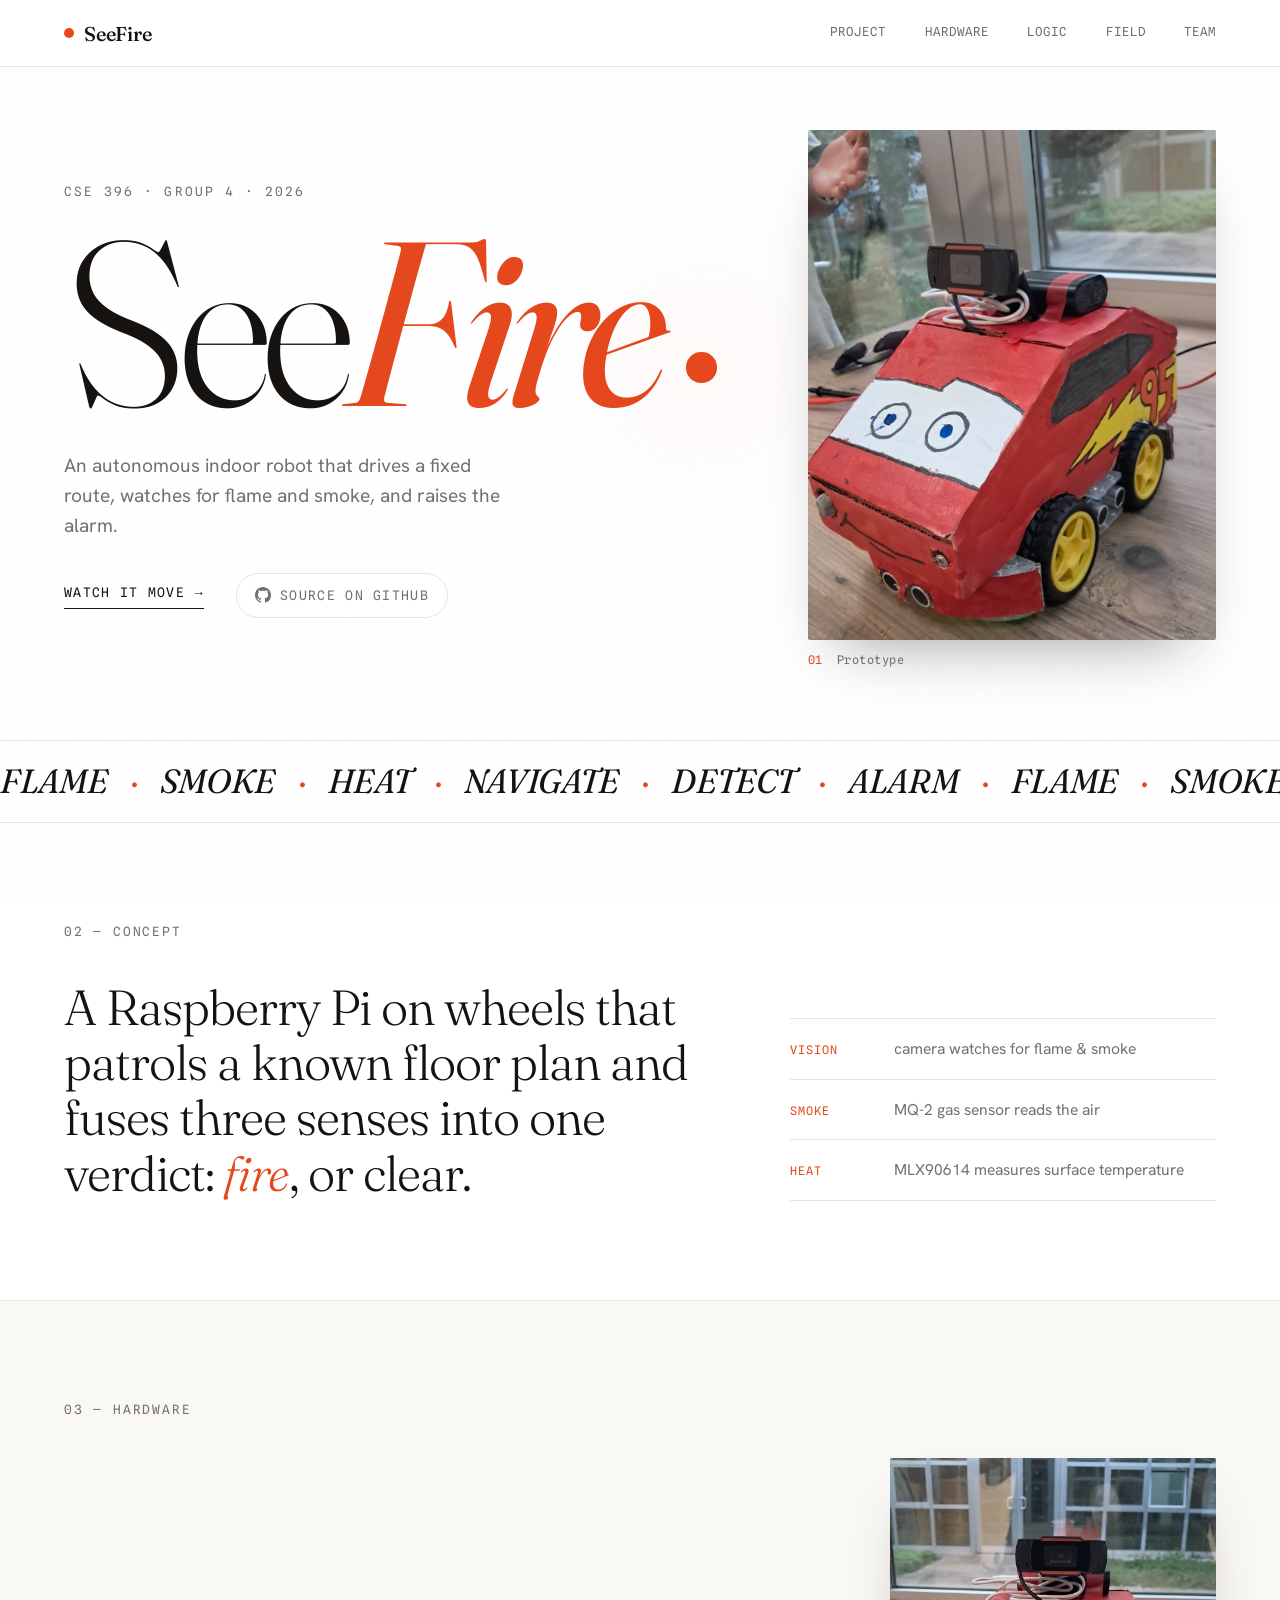
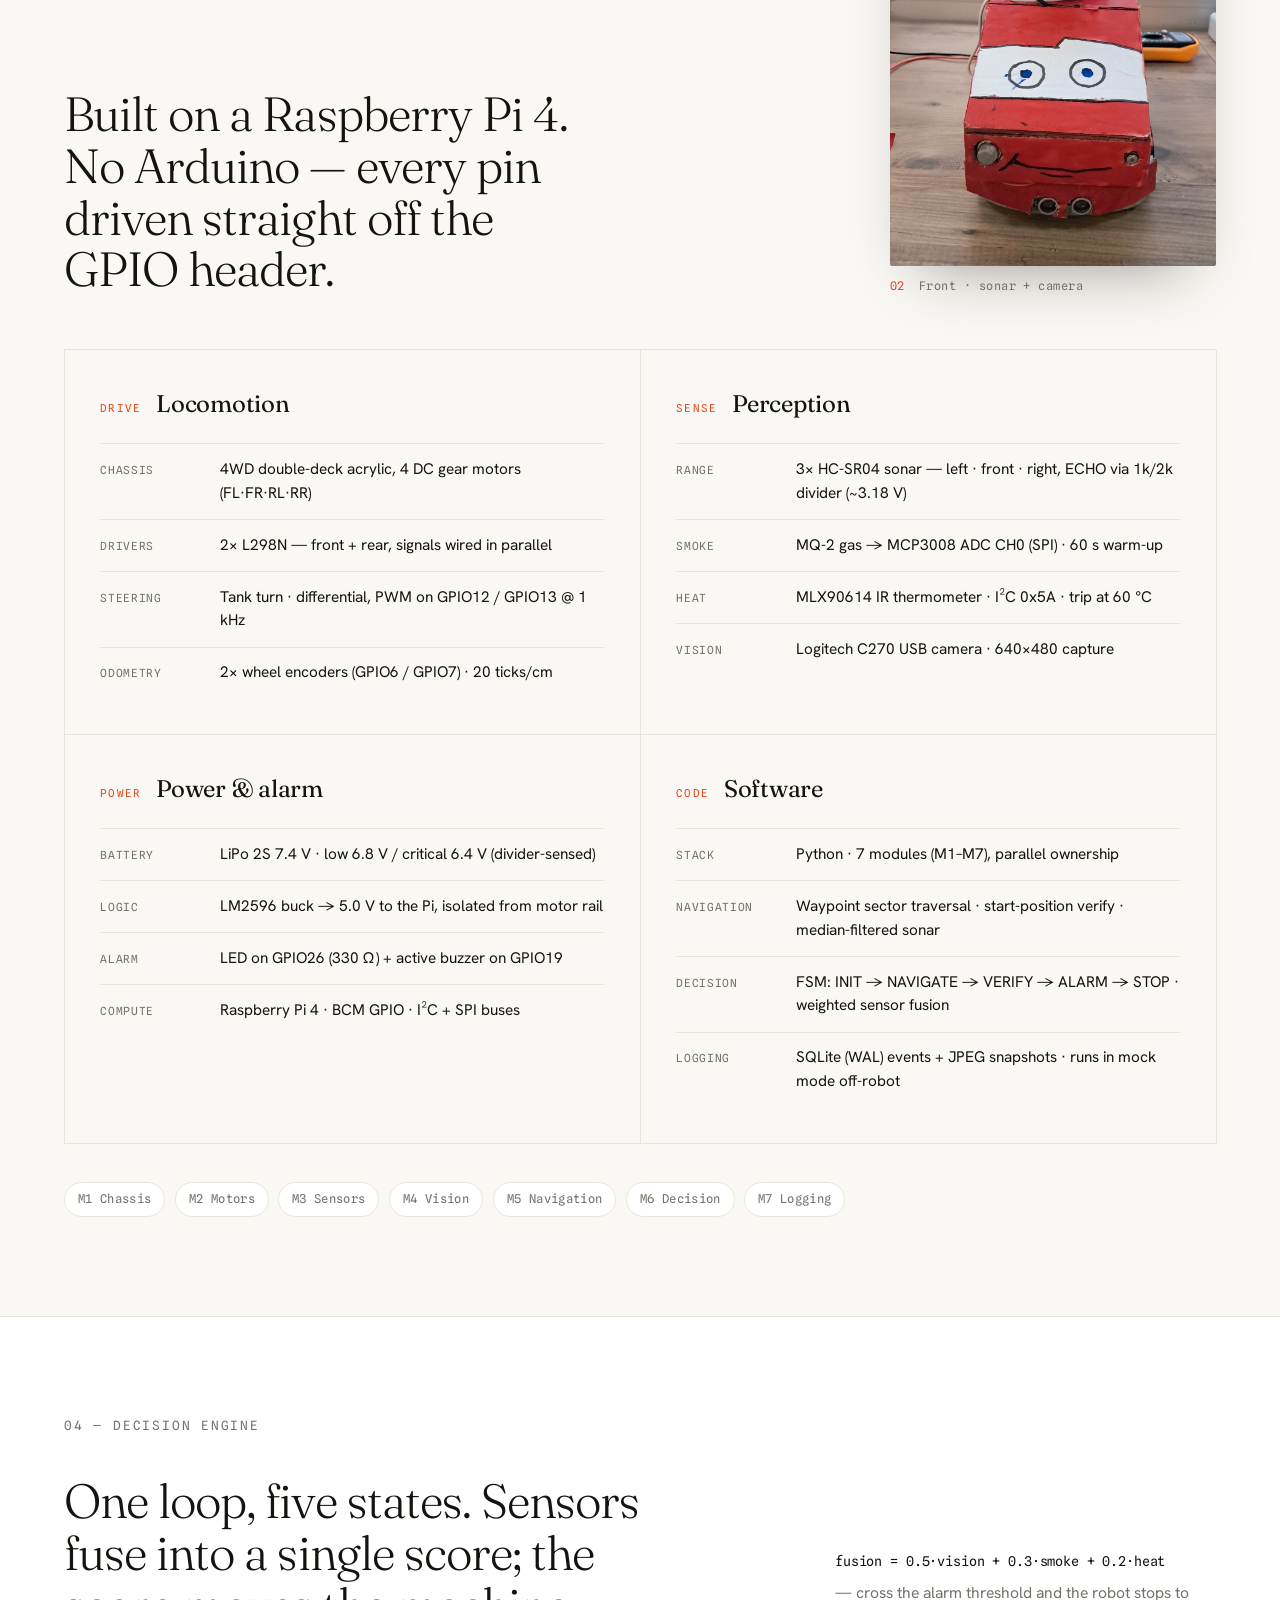
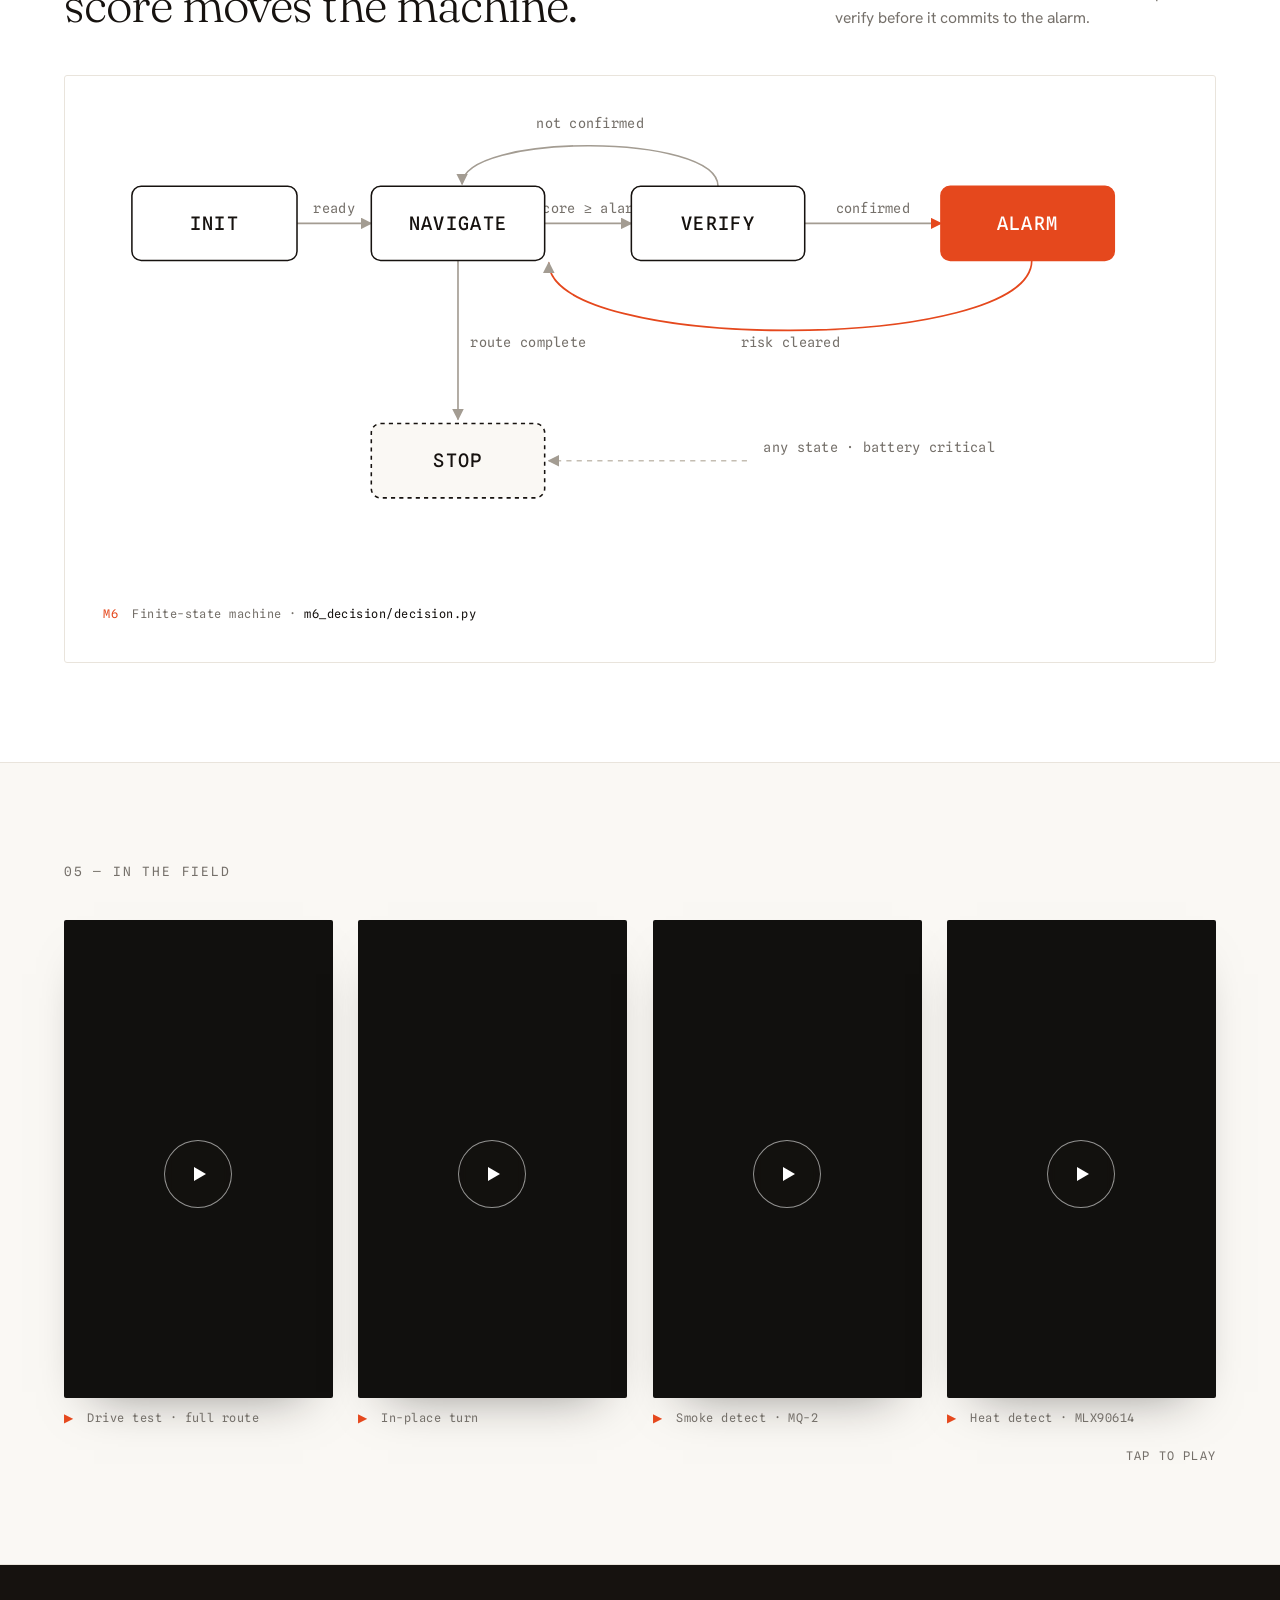
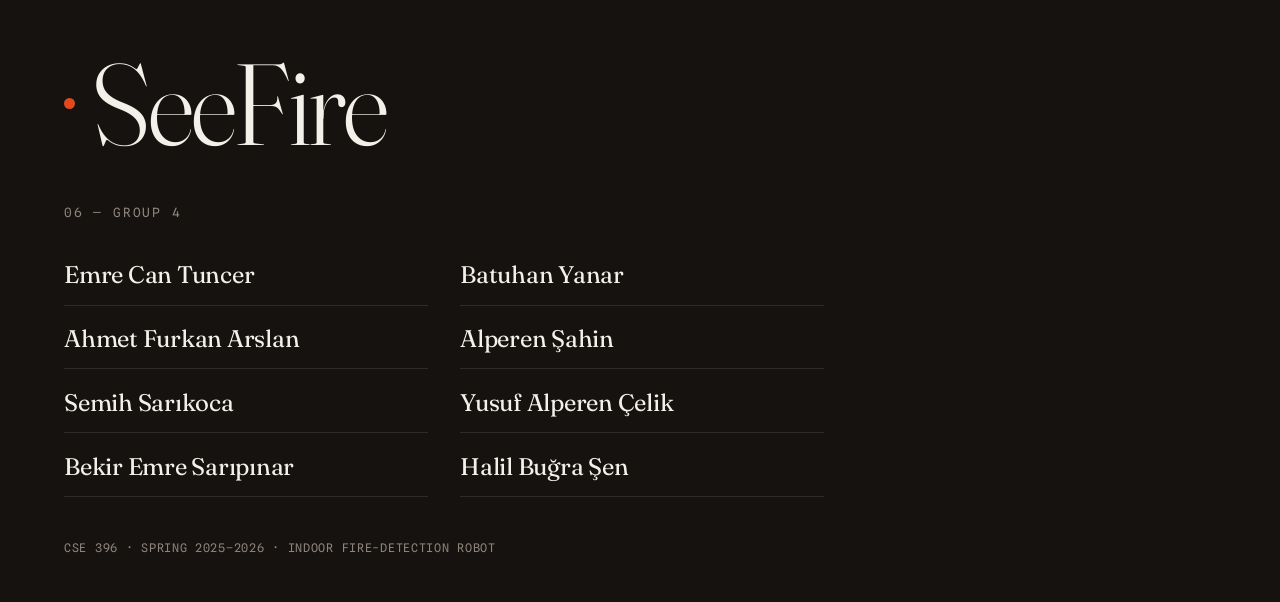
==== portfolio_site/index.html @ 008272d1 "implement portfolio site" ====
<!DOCTYPE html>
<html lang="en">
<head>
<meta charset="UTF-8" />
<meta name="viewport" content="width=device-width, initial-scale=1.0" />
<title>SeeFire — Indoor Fire-Detection Robot</title>
<meta name="description" content="SeeFire — a Raspberry Pi indoor fire-detection robot. CSE 396, Group 4." />
<link rel="preconnect" href="https://fonts.googleapis.com" />
<link rel="preconnect" href="https://fonts.gstatic.com" crossorigin />
<link href="https://fonts.googleapis.com/css2?family=Fraunces:opsz,wght@9..144,300;9..144,400;9..144,500;9..144,600&family=Hanken+Grotesk:wght@400;500;600&family=Spline+Sans+Mono:wght@400;500&display=swap" rel="stylesheet" />
<link rel="stylesheet" href="style.css" />
</head>
<body>

<div class="grain" aria-hidden="true"></div>

<!-- ───────────────────────── NAV ───────────────────────── -->
<header class="nav">
  <a class="nav__mark" href="#top">
    <span class="ember-dot" aria-hidden="true"></span>SeeFire
  </a>
  <nav class="nav__links">
    <a href="#what">Project</a>
    <a href="#hardware">Hardware</a>
    <a href="#logic">Logic</a>
    <a href="#field">Field</a>
    <a href="#team">Team</a>
  </nav>
</header>

<main id="top">

  <!-- ───────────────────────── HERO ───────────────────────── -->
  <section class="hero">
    <div class="hero__copy">
      <p class="kicker reveal">CSE 396 · Group 4 · 2026</p>
      <h1 class="wordmark reveal" style="--d:.08s">
        See<span class="wordmark__fire">Fire</span><span class="wordmark__dot" aria-hidden="true"></span>
      </h1>
      <p class="hero__lead reveal" style="--d:.34s">
        An autonomous indoor robot that drives a fixed route, watches for
        flame and smoke, and raises the alarm.
      </p>
      <div class="hero__actions reveal" style="--d:.44s">
        <a class="cta" href="#field">
          Watch it move <span aria-hidden="true">→</span>
        </a>
        <a class="cta cta--ghost" href="https://github.com/batuhanynr/SeeFire" target="_blank" rel="noopener">
          <svg viewBox="0 0 16 16" width="16" height="16" aria-hidden="true" fill="currentColor">
            <path d="M8 0C3.58 0 0 3.58 0 8c0 3.54 2.29 6.53 5.47 7.59.4.07.55-.17.55-.38 0-.19-.01-.82-.01-1.49-2.01.37-2.53-.49-2.69-.94-.09-.23-.48-.94-.82-1.13-.28-.15-.68-.52-.01-.53.63-.01 1.08.58 1.23.82.72 1.21 1.87.87 2.33.66.07-.52.28-.87.51-1.07-1.78-.2-3.64-.89-3.64-3.95 0-.87.31-1.59.82-2.15-.08-.2-.36-1.02.08-2.12 0 0 .67-.21 2.2.82.64-.18 1.32-.27 2-.27.68 0 1.36.09 2 .27 1.53-1.04 2.2-.82 2.2-.82.44 1.1.16 1.92.08 2.12.51.56.82 1.27.82 2.15 0 3.07-1.87 3.75-3.65 3.95.29.25.54.73.54 1.48 0 1.07-.01 1.93-.01 2.2 0 .21.15.46.55.38A8.01 8.01 0 0016 8c0-4.42-3.58-8-8-8z"/>
          </svg>
          Source on GitHub
        </a>
      </div>
    </div>
    <figure class="hero__media reveal" style="--d:.24s">
      <img src="robot-angle.jpg" alt="SeeFire robot" />
      <figcaption><span class="mono">01</span> Prototype</figcaption>
    </figure>
  </section>

  <!-- ───────────────────────── MARQUEE ───────────────────────── -->
  <div class="marquee" aria-hidden="true">
    <div class="marquee__track">
      <span>FLAME</span><span class="sep">·</span><span>SMOKE</span><span class="sep">·</span><span>HEAT</span><span class="sep">·</span>
      <span>NAVIGATE</span><span class="sep">·</span><span>DETECT</span><span class="sep">·</span><span>ALARM</span><span class="sep">·</span>
      <span>FLAME</span><span class="sep">·</span><span>SMOKE</span><span class="sep">·</span><span>HEAT</span><span class="sep">·</span>
      <span>NAVIGATE</span><span class="sep">·</span><span>DETECT</span><span class="sep">·</span><span>ALARM</span><span class="sep">·</span>
    </div>
  </div>

  <!-- ───────────────────────── WHAT ───────────────────────── -->
  <section class="block" id="what">
    <p class="section-no mono reveal">02 — Concept</p>
    <div class="what__grid">
      <h2 class="lede reveal">
        A Raspberry&nbsp;Pi on wheels that patrols a known floor plan and fuses
        three senses into one verdict: <em>fire</em>, or clear.
      </h2>
      <ul class="senses">
        <li class="reveal" style="--d:.05s"><span class="mono">vision</span>camera watches for flame &amp; smoke</li>
        <li class="reveal" style="--d:.12s"><span class="mono">smoke</span>MQ-2 gas sensor reads the air</li>
        <li class="reveal" style="--d:.19s"><span class="mono">heat</span>MLX90614 measures surface temperature</li>
      </ul>
    </div>
  </section>

  <!-- ───────────────────────── HARDWARE ───────────────────────── -->
  <section class="block block--soft" id="hardware">
    <p class="section-no mono reveal">03 — Hardware</p>
    <div class="hw__head">
      <h2 class="reveal">Built on a Raspberry&nbsp;Pi 4. No Arduino — every pin driven straight off the GPIO header.</h2>
      <figure class="hw__media reveal" style="--d:.1s">
        <img src="robot-front.jpg" alt="SeeFire robot, front" loading="lazy" />
        <figcaption><span class="mono">02</span> Front · sonar + camera</figcaption>
      </figure>
    </div>

    <!-- grouped detail -->
    <div class="hw__groups">

      <article class="hw reveal">
        <header><span class="mono">DRIVE</span><h3>Locomotion</h3></header>
        <dl>
          <div><dt>Chassis</dt><dd>4WD double-deck acrylic, 4 DC gear motors (FL·FR·RL·RR)</dd></div>
          <div><dt>Drivers</dt><dd>2× L298N — front + rear, signals wired in parallel</dd></div>
          <div><dt>Steering</dt><dd>Tank turn · differential, PWM on GPIO12 / GPIO13 @ 1 kHz</dd></div>
          <div><dt>Odometry</dt><dd>2× wheel encoders (GPIO6 / GPIO7) · 20 ticks/cm</dd></div>
        </dl>
      </article>

      <article class="hw reveal" style="--d:.06s">
        <header><span class="mono">SENSE</span><h3>Perception</h3></header>
        <dl>
          <div><dt>Range</dt><dd>3× HC-SR04 sonar — left · front · right, ECHO via 1k/2k divider (~3.18 V)</dd></div>
          <div><dt>Smoke</dt><dd>MQ-2 gas → MCP3008 ADC CH0 (SPI) · 60 s warm-up</dd></div>
          <div><dt>Heat</dt><dd>MLX90614 IR thermometer · I²C 0x5A · trip at 60 °C</dd></div>
          <div><dt>Vision</dt><dd>Logitech C270 USB camera · 640×480 capture</dd></div>
        </dl>
      </article>

      <article class="hw reveal" style="--d:.12s">
        <header><span class="mono">POWER</span><h3>Power &amp; alarm</h3></header>
        <dl>
          <div><dt>Battery</dt><dd>LiPo 2S 7.4 V · low 6.8 V / critical 6.4 V (divider-sensed)</dd></div>
          <div><dt>Logic</dt><dd>LM2596 buck → 5.0 V to the Pi, isolated from motor rail</dd></div>
          <div><dt>Alarm</dt><dd>LED on GPIO26 (330 Ω) + active buzzer on GPIO19</dd></div>
          <div><dt>Compute</dt><dd>Raspberry Pi 4 · BCM GPIO · I²C + SPI buses</dd></div>
        </dl>
      </article>

      <article class="hw reveal" style="--d:.18s">
        <header><span class="mono">CODE</span><h3>Software</h3></header>
        <dl>
          <div><dt>Stack</dt><dd>Python · 7 modules (M1–M7), parallel ownership</dd></div>
          <div><dt>Navigation</dt><dd>Waypoint sector traversal · start-position verify · median-filtered sonar</dd></div>
          <div><dt>Decision</dt><dd>FSM: INIT → NAVIGATE → VERIFY → ALARM → STOP · weighted sensor fusion</dd></div>
          <div><dt>Logging</dt><dd>SQLite (WAL) events + JPEG snapshots · runs in mock mode off-robot</dd></div>
        </dl>
      </article>

    </div>

    <div class="modules">
      <span class="reveal">M1 Chassis</span>
      <span class="reveal">M2 Motors</span>
      <span class="reveal">M3 Sensors</span>
      <span class="reveal">M4 Vision</span>
      <span class="reveal">M5 Navigation</span>
      <span class="reveal">M6 Decision</span>
      <span class="reveal">M7 Logging</span>
    </div>
  </section>

  <!-- ───────────────────────── DECISION ENGINE / FSM ───────────────────────── -->
  <section class="block" id="logic">
    <p class="section-no mono reveal">04 — Decision engine</p>
    <div class="fsm__head">
      <h2 class="reveal">One loop, five states. Sensors fuse into a single score; the score moves the machine.</h2>
      <p class="fsm__note reveal" style="--d:.08s">
        <span class="mono">fusion = 0.5·vision + 0.3·smoke + 0.2·heat</span>
        — cross the alarm threshold and the robot stops to verify before it commits to the alarm.
      </p>
    </div>

    <figure class="fsm reveal" style="--d:.05s">
      <svg viewBox="0 0 1040 460" role="img" aria-label="SeeFire decision engine state machine: INIT to NAVIGATE to VERIFY to ALARM, with returns to NAVIGATE and a STOP terminal.">
        <defs>
          <marker id="arr" viewBox="0 0 10 10" refX="9" refY="5" markerWidth="7" markerHeight="7" orient="auto-start-reverse">
            <path d="M0,0 L10,5 L0,10 z" fill="#a39c92" />
          </marker>
          <marker id="arrE" viewBox="0 0 10 10" refX="9" refY="5" markerWidth="7" markerHeight="7" orient="auto-start-reverse">
            <path d="M0,0 L10,5 L0,10 z" fill="#e5481d" />
          </marker>
        </defs>

        <!-- edges -->
        <g class="fsm-edge">
          <path d="M188,106 H260" marker-end="url(#arr)"/>
          <path d="M428,106 H512" marker-end="url(#arr)"/>
          <path d="M680,106 H812" marker-end="url(#arrE)"/>
          <!-- VERIFY -> NAVIGATE (not confirmed), arc above -->
          <path d="M596,70 C596,18 348,18 348,68" marker-end="url(#arr)"/>
          <!-- ALARM -> NAVIGATE (risk cleared), low arc -->
          <path class="e-ember" d="M900,142 C900,232 432,232 432,144" marker-end="url(#arr)"/>
          <!-- NAVIGATE -> STOP (route complete) -->
          <path d="M344,142 V296" marker-end="url(#arr)"/>
          <!-- battery critical -> STOP -->
          <path class="e-dash" d="M624,336 H432" marker-end="url(#arr)"/>
        </g>

        <!-- edge labels -->
        <g class="fsm-elabel">
          <text x="224" y="96" text-anchor="middle">ready</text>
          <text x="470" y="96" text-anchor="middle">score ≥ alarm</text>
          <text x="746" y="96" text-anchor="middle" fill="#e5481d">confirmed</text>
          <text x="472" y="14" text-anchor="middle">not confirmed</text>
          <text x="666" y="226" text-anchor="middle">risk cleared</text>
          <text x="356" y="226" text-anchor="start">route complete</text>
          <text x="640" y="328" text-anchor="start">any state · battery critical</text>
        </g>

        <!-- nodes -->
        <g class="fsm-node">
          <g><rect x="28"  y="70"  width="160" height="72" rx="9"/><text x="108" y="112">INIT</text></g>
          <g><rect x="260" y="70"  width="168" height="72" rx="9"/><text x="344" y="112">NAVIGATE</text></g>
          <g><rect x="512" y="70"  width="168" height="72" rx="9"/><text x="596" y="112">VERIFY</text></g>
          <g class="n-alarm"><rect x="812" y="70" width="168" height="72" rx="9"/><text x="896" y="112">ALARM</text></g>
          <g class="n-stop"><rect x="260" y="300" width="168" height="72" rx="9"/><text x="344" y="342">STOP</text></g>
        </g>
      </svg>
      <figcaption><span class="mono">M6</span> Finite-state machine · <code>m6_decision/decision.py</code></figcaption>
    </figure>
  </section>

  <!-- ───────────────────────── FIELD / VIDEOS ───────────────────────── -->
  <section class="block block--soft" id="field">
    <p class="section-no mono reveal">05 — In the field</p>
    <div class="films">
      <figure class="film reveal">
        <video src="drive-test.mp4" muted loop playsinline preload="metadata"></video>
        <figcaption><span class="mono">▶</span> Drive test · full route</figcaption>
      </figure>
      <figure class="film reveal" style="--d:.08s">
        <video src="spin.mp4" muted loop playsinline preload="metadata"></video>
        <figcaption><span class="mono">▶</span> In-place turn</figcaption>
      </figure>
      <figure class="film reveal" style="--d:.16s">
        <video src="smoke-test.mp4" muted loop playsinline preload="metadata"></video>
        <figcaption><span class="mono">▶</span> Smoke detect · MQ-2</figcaption>
      </figure>
      <figure class="film reveal" style="--d:.24s">
        <video src="temp-test.mp4" muted loop playsinline preload="metadata"></video>
        <figcaption><span class="mono">▶</span> Heat detect · MLX90614</figcaption>
      </figure>
    </div>
    <p class="hint mono reveal">tap to play</p>
  </section>

</main>

<!-- ───────────────────────── FOOTER / TEAM ───────────────────────── -->
<footer class="footer" id="team">
  <div class="footer__top">
    <span class="ember-dot ember-dot--lg" aria-hidden="true"></span>
    <p class="footer__word">SeeFire</p>
  </div>
  <p class="section-no mono">06 — Group 4</p>
  <ul class="roster">
    <li>Emre Can Tuncer</li>
    <li>Batuhan Yanar</li>
    <li>Ahmet Furkan Arslan</li>
    <li>Alperen Şahin</li>
    <li>Semih Sarıkoca</li>
    <li>Yusuf Alperen Çelik</li>
    <li>Bekir Emre Sarıpınar</li>
    <li>Halil Buğra Şen</li>
  </ul>
  <p class="footer__fine mono">CSE 396 · Spring 2025–2026 · Indoor fire-detection robot</p>
</footer>

<script src="script.js"></script>
</body>
</html>
---- portfolio_site/style.css ----
/* ════════════════════════════════════════════════════════
   SeeFire — portfolio
   Editorial / engineering field-manual minimalism.
   White paper · hairline rules · one ember accent.
   Media is shot in portrait (9:16) — framed accordingly.
   ════════════════════════════════════════════════════════ */

:root{
  --paper:    #ffffff;
  --soft:     #faf8f4;
  --ink:      #16120f;
  --muted:    #75706a;
  --hair:     #e9e4dc;
  --ember:    #e5481d;
  --ember-lo: #ff6a3d;

  --serif: "Fraunces", Georgia, serif;
  --sans:  "Hanken Grotesk", system-ui, sans-serif;
  --mono:  "Spline Sans Mono", ui-monospace, monospace;

  --pad: clamp(1.25rem, 5vw, 6rem);
  --maxw: 1320px;
}

*{ box-sizing:border-box; margin:0; padding:0; }

html{ scroll-behavior:smooth; }

body{
  background:var(--paper);
  color:var(--ink);
  font-family:var(--sans);
  font-size:clamp(1rem, 0.9rem + 0.3vw, 1.12rem);
  line-height:1.55;
  -webkit-font-smoothing:antialiased;
  text-rendering:optimizeLegibility;
  overflow-x:hidden;
}

::selection{ background:var(--ember); color:#fff; }

em{ font-style:italic; color:var(--ember); }

.mono{ font-family:var(--mono); font-weight:400; }

/* faint paper grain ------------------------------------------------ */
.grain{
  position:fixed; inset:0; z-index:1; pointer-events:none;
  opacity:.5; mix-blend-mode:multiply;
  background-image:url("data:image/svg+xml,%3Csvg xmlns='http://www.w3.org/2000/svg' width='160' height='160'%3E%3Cfilter id='n'%3E%3CfeTurbulence type='fractalNoise' baseFrequency='0.85' numOctaves='2' stitchTiles='stitch'/%3E%3C/filter%3E%3Crect width='100%25' height='100%25' filter='url(%23n)' opacity='0.035'/%3E%3C/svg%3E");
}

/* ember dot -------------------------------------------------------- */
.ember-dot{
  display:inline-block; width:.5em; height:.5em; border-radius:50%;
  background:var(--ember); vertical-align:.04em; margin-right:.5em;
  box-shadow:0 0 0 0 rgba(229,72,29,.55);
  animation:pulse 2.6s ease-out infinite;
}
.ember-dot--lg{ width:.7rem; height:.7rem; margin-right:0; }
@keyframes pulse{
  0%{ box-shadow:0 0 0 0 rgba(229,72,29,.5); }
  70%{ box-shadow:0 0 0 .55rem rgba(229,72,29,0); }
  100%{ box-shadow:0 0 0 0 rgba(229,72,29,0); }
}

/* ───────────────────────── NAV ───────────────────────── */
.nav{
  position:sticky; top:0; z-index:20;
  display:flex; align-items:center; justify-content:space-between;
  padding:1.1rem var(--pad);
  background:rgba(255,255,255,.78);
  backdrop-filter:blur(10px);
  border-bottom:1px solid var(--hair);
}
.nav__mark{
  font-family:var(--serif); font-weight:500; font-size:1.25rem;
  letter-spacing:-.01em; color:var(--ink); text-decoration:none;
  display:flex; align-items:center;
}
.nav__links{ display:flex; gap:clamp(1rem,3vw,2.4rem); }
.nav__links a{
  font-family:var(--mono); font-size:.78rem; text-transform:uppercase;
  letter-spacing:.08em; color:var(--muted); text-decoration:none;
  position:relative; padding-bottom:.2rem;
}
.nav__links a::after{
  content:""; position:absolute; left:0; bottom:0; height:1px; width:0;
  background:var(--ember); transition:width .35s ease;
}
.nav__links a:hover{ color:var(--ink); }
.nav__links a:hover::after{ width:100%; }

/* ───────────────────────── HERO ───────────────────────── */
.hero{
  position:relative; z-index:2;
  max-width:var(--maxw); margin:0 auto;
  padding:clamp(2.5rem,7vh,5.5rem) var(--pad) clamp(2rem,6vh,4rem);
  display:grid; grid-template-columns:1.25fr .75fr; gap:clamp(2rem,5vw,5rem);
  align-items:center;
}
.kicker{
  font-family:var(--mono); font-size:.8rem; letter-spacing:.16em;
  text-transform:uppercase; color:var(--muted); margin-bottom:1.4rem;
}

/* big brand wordmark */
.wordmark{
  font-family:var(--serif); font-weight:300;
  font-size:clamp(4.2rem, 1rem + 17vw, 16rem);
  line-height:.84; letter-spacing:-.045em;
  font-optical-sizing:auto;
  display:inline-flex; align-items:flex-start; position:relative;
}
.wordmark__fire{ color:var(--ember); font-style:italic; font-weight:400; }
.wordmark__dot{
  width:.13em; height:.13em; border-radius:50%; background:var(--ember);
  align-self:flex-end; margin-bottom:.16em; margin-left:.12em;
  box-shadow:0 0 .6em .04em rgba(229,72,29,.45);
  animation:pulse 2.6s ease-out infinite;
}

.hero__lead{
  margin-top:1.9rem; max-width:40ch; color:var(--muted);
  font-size:clamp(1.05rem,1rem + .4vw,1.2rem);
}
.hero__actions{
  display:flex; flex-wrap:wrap; align-items:center; gap:1.4rem 2rem;
  margin-top:2.1rem;
}
.cta{
  display:inline-flex; align-items:center; gap:.6rem;
  font-family:var(--mono); font-size:.82rem; text-transform:uppercase;
  letter-spacing:.1em; color:var(--ink); text-decoration:none;
  border-bottom:1px solid var(--ink); padding-bottom:.35rem;
  transition:gap .3s ease, color .3s ease, border-color .3s ease;
}
.cta:hover{ gap:1.1rem; color:var(--ember); border-color:var(--ember); }
/* secondary: boxed, no underline */
.cta--ghost{
  gap:.55rem; padding:.7rem 1.15rem; border:1px solid var(--hair);
  border-radius:100px; color:var(--muted); background:#fff;
}
.cta--ghost svg{ transition:transform .3s ease; }
.cta--ghost:hover{
  gap:.55rem; color:var(--ink); border-color:var(--ink); background:#fff;
}
.cta--ghost:hover svg{ transform:rotate(-8deg) scale(1.08); }

/* portrait media frame (shared) */
.hero__media img,
.hw__media img{
  width:100%; display:block; border-radius:2px;
  aspect-ratio:4/5; object-fit:cover; object-position:50% 42%;
  box-shadow:0 30px 60px -32px rgba(22,18,15,.45);
}
.hero__media figcaption,
.film figcaption,
.hw__media figcaption{
  margin-top:.7rem; font-family:var(--mono); font-size:.74rem;
  letter-spacing:.04em; color:var(--muted);
}
figcaption .mono{ color:var(--ember); margin-right:.4rem; }

/* ───────────────────────── MARQUEE ───────────────────────── */
.marquee{
  position:relative; z-index:2;
  border-top:1px solid var(--hair); border-bottom:1px solid var(--hair);
  overflow:hidden; padding:.9rem 0; margin-top:1rem;
}
.marquee__track{
  display:flex; gap:1.4rem; white-space:nowrap; width:max-content;
  animation:scroll 28s linear infinite;
  font-family:var(--serif); font-weight:400; font-style:italic;
  font-size:clamp(1.3rem,3.2vw,2.1rem); letter-spacing:-.01em;
}
.marquee__track .sep{ color:var(--ember); font-style:normal; }
@keyframes scroll{ to{ transform:translateX(-50%); } }

/* ───────────────────────── BLOCKS ───────────────────────── */
.block{
  position:relative; z-index:2;
  max-width:var(--maxw); margin:0 auto;
  padding:clamp(4rem,11vh,8rem) var(--pad);
}
.block--soft{
  max-width:none; background:var(--soft);
  border-top:1px solid var(--hair); border-bottom:1px solid var(--hair);
}
.block--soft > *{ max-width:var(--maxw); margin-inline:auto; }

.section-no{
  font-size:.8rem; letter-spacing:.14em; text-transform:uppercase;
  color:var(--muted); margin-bottom:2.4rem;
}

/* what -------------------------------------------------------------- */
.what__grid{
  display:grid; grid-template-columns:1.4fr .9fr; gap:clamp(2rem,5vw,5rem);
  align-items:start;
}
.lede{
  font-family:var(--serif); font-weight:300;
  font-size:clamp(1.7rem,1rem + 2.6vw,3.1rem);
  line-height:1.12; letter-spacing:-.02em;
}
.senses{ list-style:none; align-self:end; }
.senses li{
  display:grid; grid-template-columns:5.5rem 1fr; gap:1rem;
  padding:1.1rem 0; border-top:1px solid var(--hair);
  font-size:.98rem; color:var(--muted); align-items:baseline;
}
.senses li:last-child{ border-bottom:1px solid var(--hair); }
.senses .mono{
  font-size:.74rem; text-transform:uppercase; letter-spacing:.08em;
  color:var(--ember);
}

/* hardware ---------------------------------------------------------- */
.hw__head{
  display:grid; grid-template-columns:1.4fr .6fr; gap:clamp(2rem,5vw,4rem);
  align-items:end; margin-bottom:clamp(2.5rem,6vh,4.5rem);
}
.hw__head h2{
  font-family:var(--serif); font-weight:300;
  font-size:clamp(1.7rem,1rem + 2.6vw,3rem);
  line-height:1.08; letter-spacing:-.02em; max-width:18ch;
}

.hw__groups{
  display:grid; grid-template-columns:repeat(2,1fr); gap:0;
  border-top:1px solid var(--hair); border-left:1px solid var(--hair);
}
.hw{
  border-right:1px solid var(--hair); border-bottom:1px solid var(--hair);
  padding:clamp(1.4rem,3vw,2.2rem);
}
.hw header{ display:flex; align-items:baseline; gap:.9rem; margin-bottom:1.3rem; }
.hw header .mono{
  font-size:.68rem; letter-spacing:.12em; text-transform:uppercase;
  color:var(--ember);
}
.hw h3{
  font-family:var(--serif); font-weight:400; font-size:1.5rem;
  letter-spacing:-.01em;
}
.hw dl{ display:grid; gap:0; }
.hw dl > div{
  display:grid; grid-template-columns:6.5rem 1fr; gap:1rem;
  padding:.85rem 0; border-top:1px solid var(--hair); align-items:baseline;
}
.hw dt{
  font-family:var(--mono); font-size:.7rem; text-transform:uppercase;
  letter-spacing:.06em; color:var(--muted);
}
.hw dd{ font-size:.96rem; color:var(--ink); }

.modules{ display:flex; flex-wrap:wrap; gap:.6rem; margin-top:2.4rem; }
.modules span{
  font-family:var(--mono); font-size:.76rem; letter-spacing:.03em;
  color:var(--muted); padding:.45rem .8rem;
  border:1px solid var(--hair); border-radius:100px; background:#fff;
}

/* decision engine / FSM -------------------------------------------- */
.fsm__head{
  display:grid; grid-template-columns:1.3fr .7fr; gap:clamp(2rem,5vw,4rem);
  align-items:end; margin-bottom:clamp(2.2rem,5vh,3.5rem);
}
.fsm__head h2{
  font-family:var(--serif); font-weight:300;
  font-size:clamp(1.7rem,1rem + 2.6vw,3rem);
  line-height:1.08; letter-spacing:-.02em; max-width:20ch;
}
.fsm__note{ color:var(--muted); font-size:.98rem; }
.fsm__note .mono{
  display:block; color:var(--ink); font-size:.84rem;
  margin-bottom:.6rem; letter-spacing:-.01em;
}
.fsm{
  border:1px solid var(--hair); border-radius:3px; background:#fff;
  padding:clamp(1.1rem,3vw,2.4rem); overflow-x:auto;
}
.fsm svg{ width:100%; min-width:600px; height:auto; display:block; }
.fsm-node rect{ fill:#fff; stroke:var(--ink); stroke-width:1.5; }
.fsm-node text{
  font-family:var(--mono); font-weight:500; font-size:18px;
  letter-spacing:.07em; fill:var(--ink); text-anchor:middle;
}
.fsm-node .n-alarm rect{ fill:var(--ember); stroke:var(--ember); }
.fsm-node .n-alarm text{ fill:#fff; }
.fsm-node .n-stop rect{ fill:var(--soft); stroke-dasharray:4 4; }
.fsm-edge path{ fill:none; stroke:#a39c92; stroke-width:1.6; }
.fsm-edge .e-ember{ stroke:var(--ember); }
.fsm-edge .e-dash{ stroke-dasharray:5 5; stroke:#c4bdb2; }
.fsm-elabel text{
  font-family:var(--mono); font-size:13px; fill:var(--muted);
  letter-spacing:.02em;
}
.fsm figcaption{
  margin-top:1rem; font-family:var(--mono); font-size:.74rem;
  letter-spacing:.04em; color:var(--muted);
}
.fsm figcaption .mono{ color:var(--ember); margin-right:.4rem; }
.fsm figcaption code{ font-family:var(--mono); color:var(--ink); }

/* field / films (portrait 9:16) ------------------------------------ */
.films{
  display:grid; grid-template-columns:repeat(4,1fr);
  gap:clamp(1rem,2vw,1.6rem);
}
.film{ position:relative; }
.film video{
  width:100%; display:block; border-radius:2px;
  aspect-ratio:9/16; object-fit:cover; background:#11100e;
  box-shadow:0 24px 48px -30px rgba(22,18,15,.5);
  cursor:pointer;
}
/* tap / click to play overlay */
.film__play{
  position:absolute; inset:0; border:0; background:transparent;
  display:grid; place-items:center; cursor:pointer;
  opacity:1; transition:opacity .35s ease;
}
.film__play .ico{
  width:clamp(48px,12vw,68px); aspect-ratio:1; border-radius:50%;
  display:grid; place-items:center;
  background:rgba(20,18,15,.5); backdrop-filter:blur(5px);
  border:1px solid rgba(255,255,255,.55);
  transition:background .3s ease, border-color .3s ease, transform .3s ease;
}
.film__play .ico::before{
  content:""; width:0; height:0; margin-left:.18em;
  border-left:.95em solid #fff;
  border-top:.58em solid transparent; border-bottom:.58em solid transparent;
}
.film__play:hover .ico{ background:var(--ember); border-color:var(--ember); transform:scale(1.06); }
.film.playing .film__play{ opacity:0; pointer-events:none; }
.film figcaption{ transition:color .3s ease; }
.film:hover figcaption{ color:var(--ink); }
.film:hover figcaption .mono{ color:var(--ember-lo); }
.hint{
  margin-top:1.2rem; font-size:.74rem; letter-spacing:.1em;
  text-transform:uppercase; color:var(--muted); text-align:right;
}

/* ───────────────────────── FOOTER ───────────────────────── */
.footer{
  position:relative; z-index:2;
  background:var(--ink); color:#f3efe9;
  padding:clamp(3.5rem,9vh,7rem) var(--pad) clamp(2rem,5vh,3rem);
}
.footer__top{ display:flex; align-items:center; gap:.9rem; margin-bottom:.6rem; }
.footer__word{
  font-family:var(--serif); font-weight:300;
  font-size:clamp(3rem,9vw,8rem); line-height:1; letter-spacing:-.03em;
}
.footer .section-no{ color:#8d857c; margin:2.6rem 0 1.4rem; }
.roster{
  list-style:none; display:grid; grid-template-columns:repeat(2,1fr);
  gap:.2rem 2rem; max-width:760px;
}
.roster li{
  font-family:var(--serif); font-weight:400; font-size:clamp(1.1rem,2.4vw,1.5rem);
  padding:.7rem 0; border-bottom:1px solid rgba(255,255,255,.1);
  letter-spacing:-.01em; transition:padding-left .3s ease, color .3s ease;
}
.roster li:hover{ padding-left:.6rem; color:var(--ember-lo); }
.footer__fine{
  margin-top:2.6rem; font-size:.74rem; letter-spacing:.06em;
  color:#8d857c; text-transform:uppercase;
}

/* ───────────────────────── REVEAL ───────────────────────── */
.reveal{
  opacity:0; transform:translateY(18px);
  transition:opacity .8s cubic-bezier(.2,.7,.2,1) var(--d,0s),
             transform .8s cubic-bezier(.2,.7,.2,1) var(--d,0s);
  will-change:opacity, transform;
}
.reveal.in{ opacity:1; transform:none; }

@media (prefers-reduced-motion:reduce){
  .reveal{ opacity:1; transform:none; transition:none; }
  .marquee__track, .ember-dot, .wordmark__dot{ animation:none; }
  html{ scroll-behavior:auto; }
}

/* ───────────────────────── RESPONSIVE ───────────────────────── */
@media (max-width:900px){
  .hero{ grid-template-columns:1fr; padding-top:2rem; }
  .hero__media{ order:-1; max-width:380px; }
  .wordmark{ font-size:clamp(4rem,22vw,9rem); }
  .what__grid, .hw__head, .fsm__head{ grid-template-columns:1fr; }
  .hw__head h2, .fsm__head h2{ max-width:none; }
  .hw__groups{ grid-template-columns:1fr; }
  .films{ grid-template-columns:repeat(2,1fr); }
  .roster{ grid-template-columns:1fr; }
  .nav__links{ display:none; }
}
@media (max-width:560px){
  .films{ grid-template-columns:1fr; max-width:380px; }
  .film, .hero__media{ margin-inline:auto; }
  .hw dl > div{ grid-template-columns:1fr; gap:.2rem; }
}
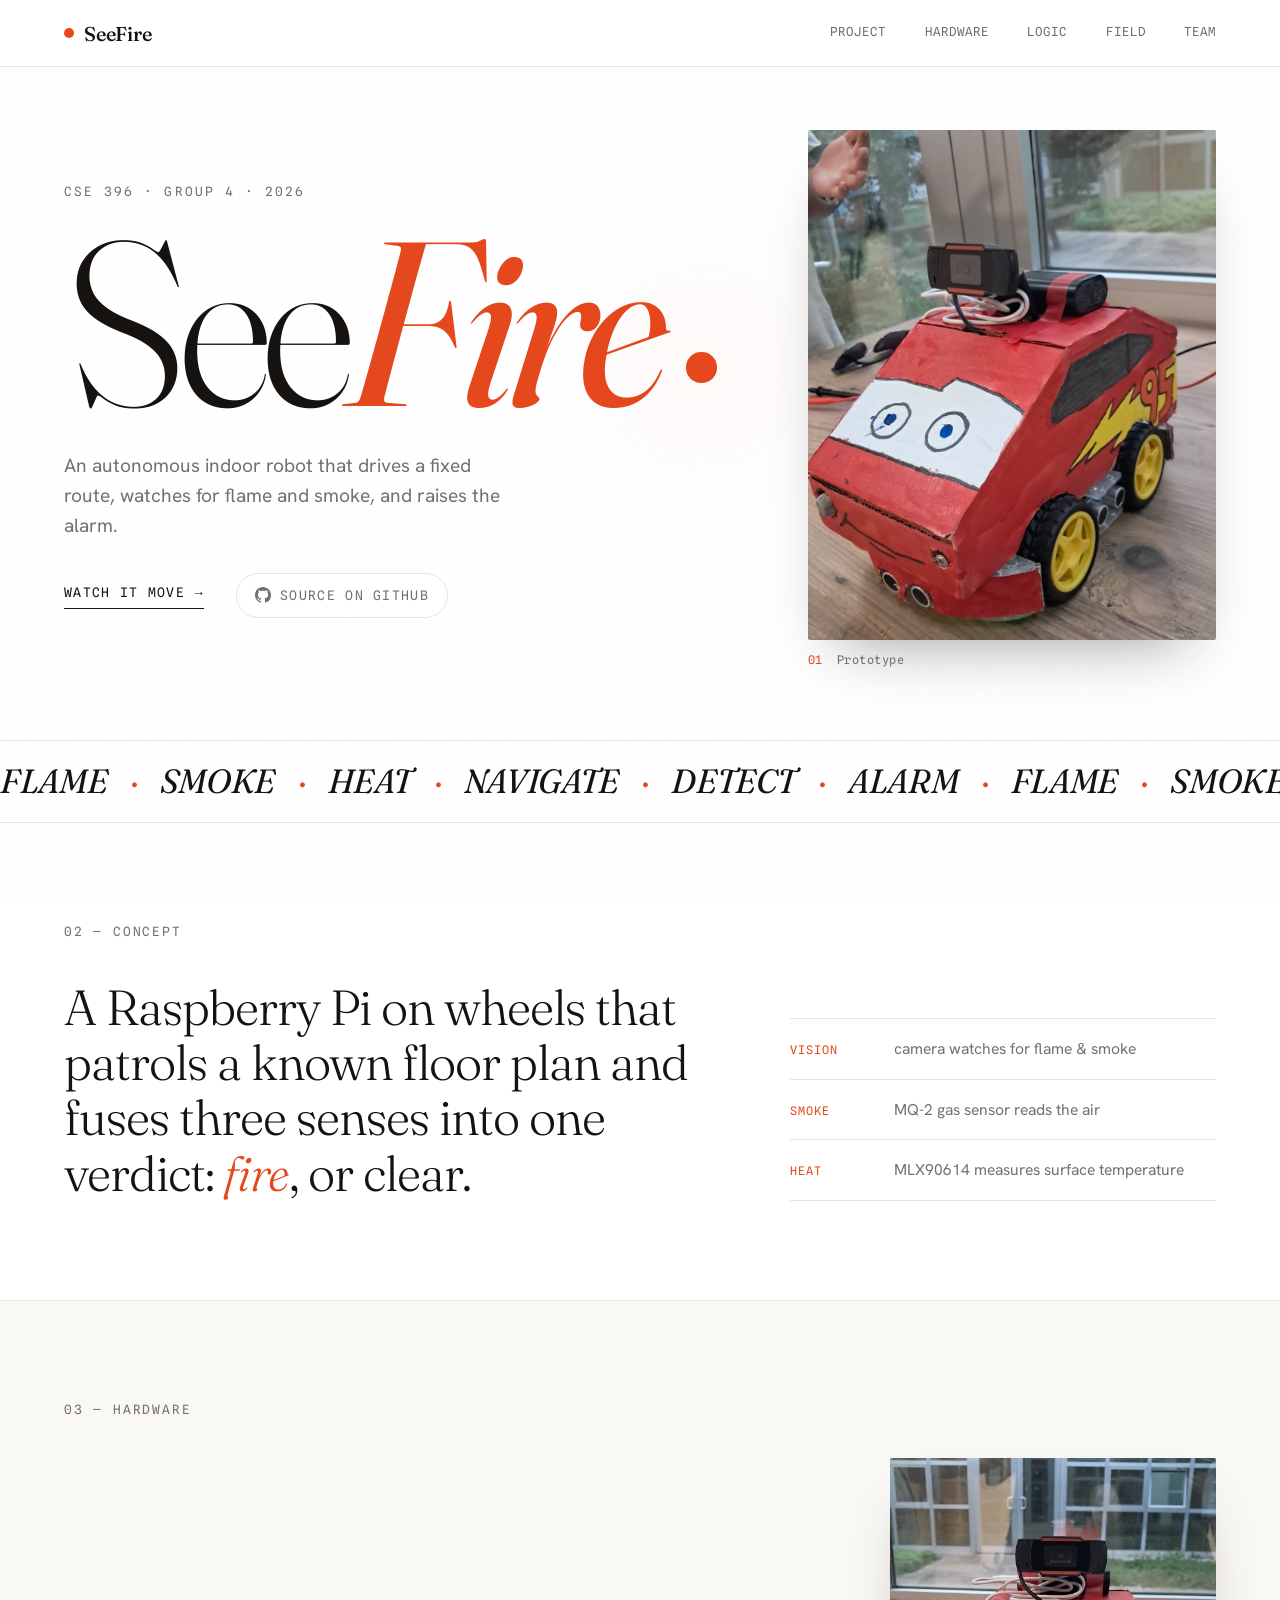
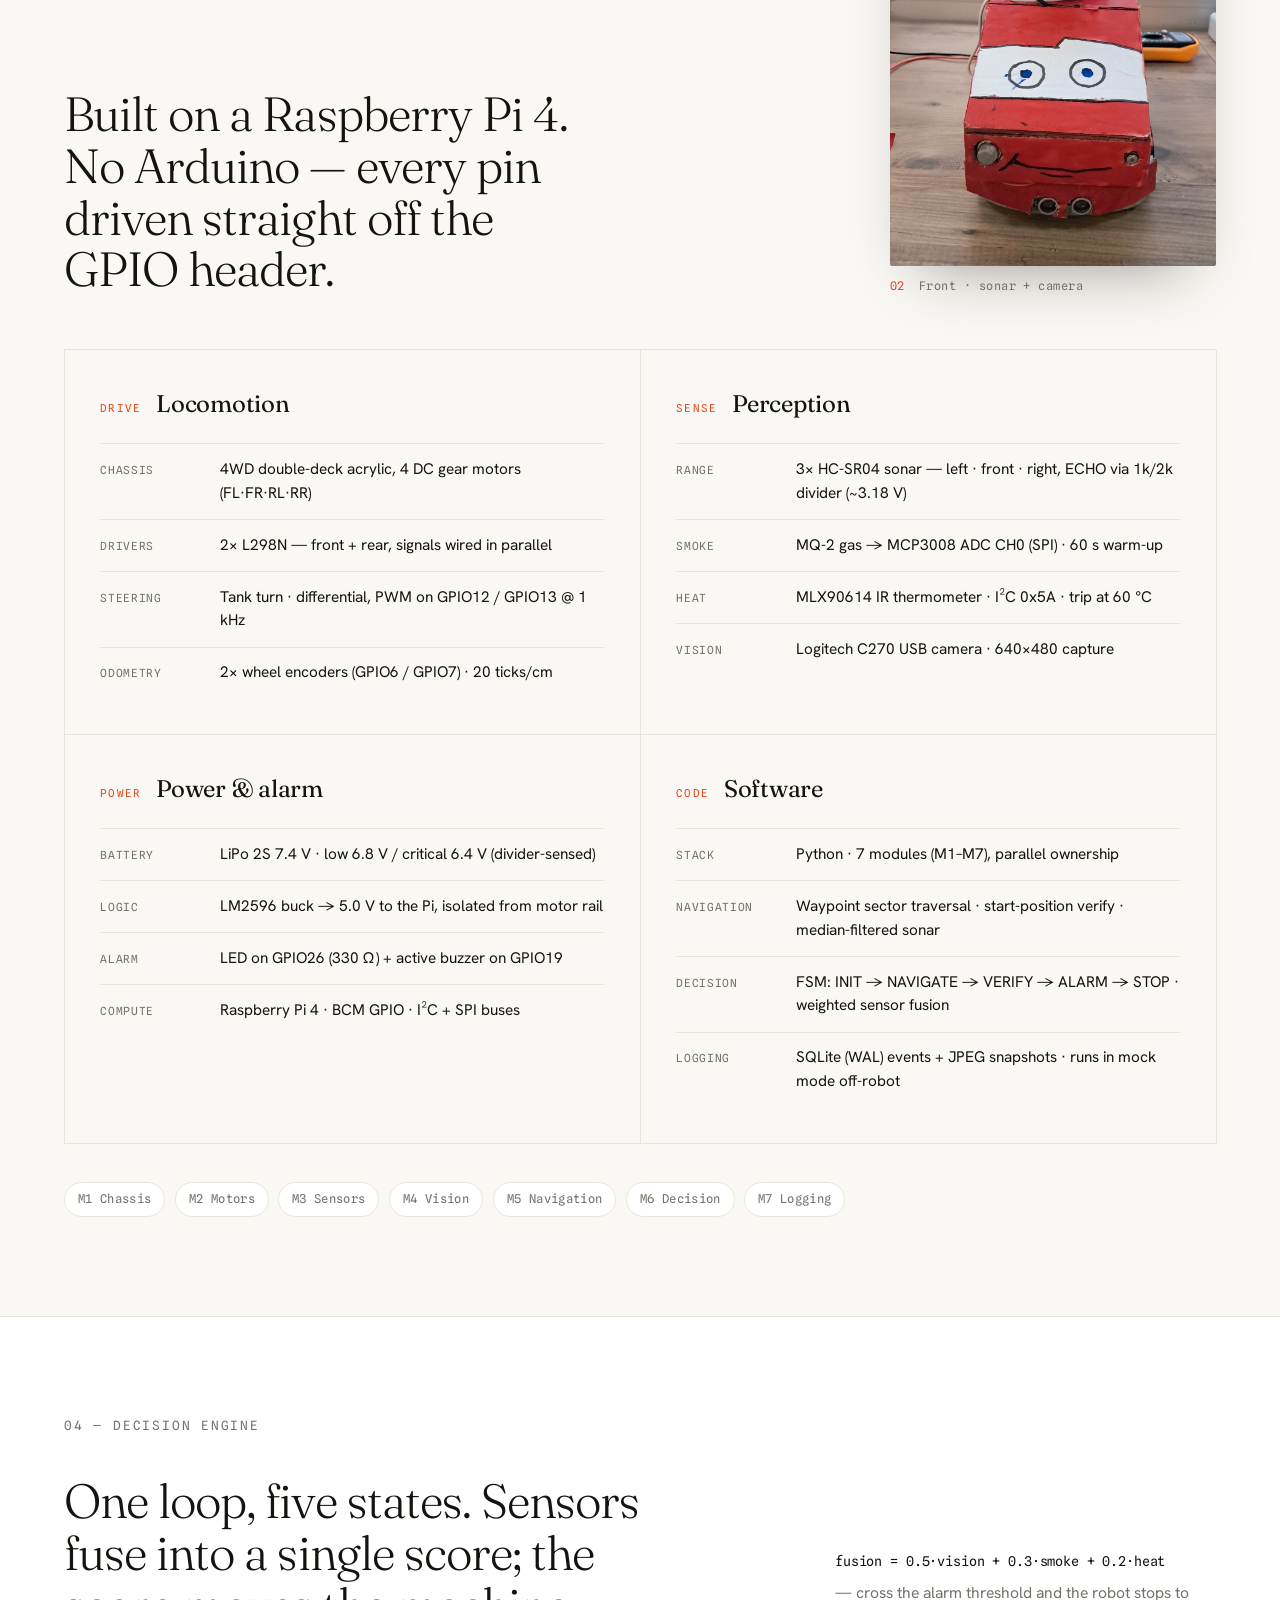
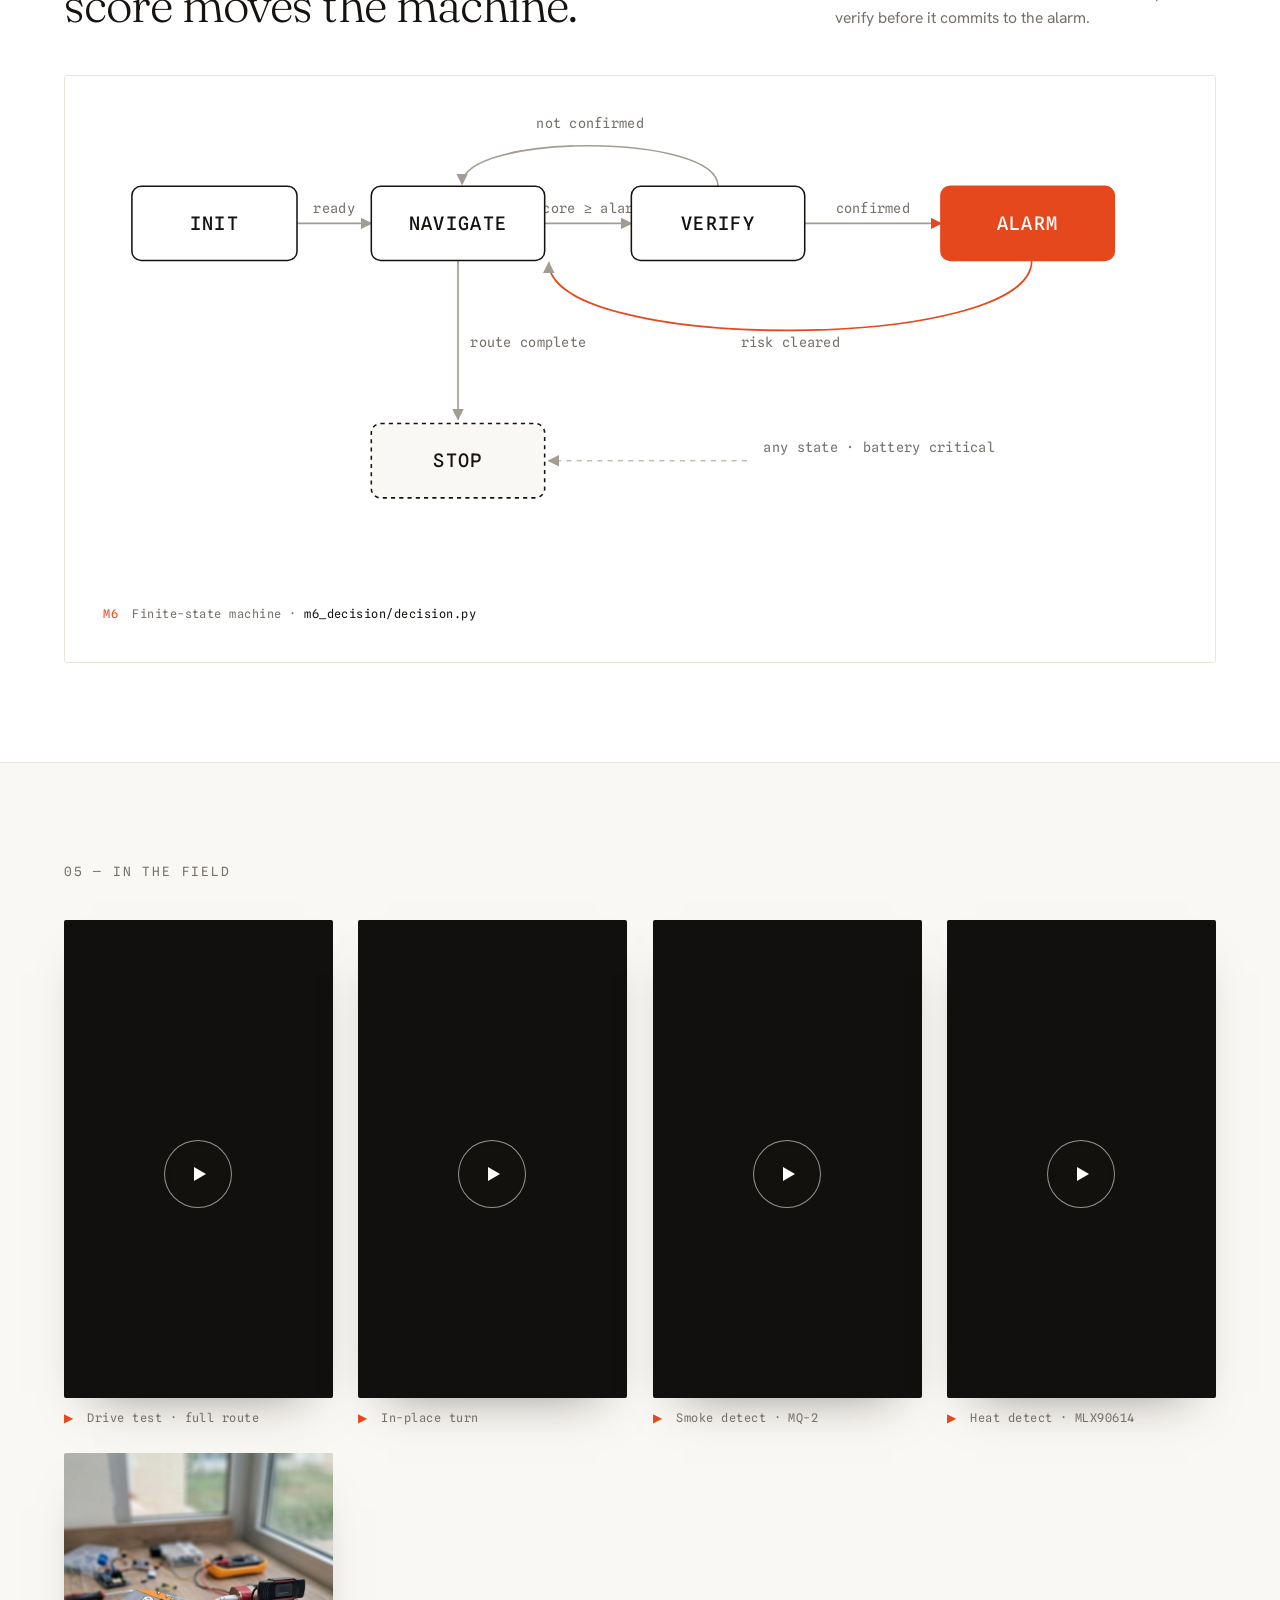
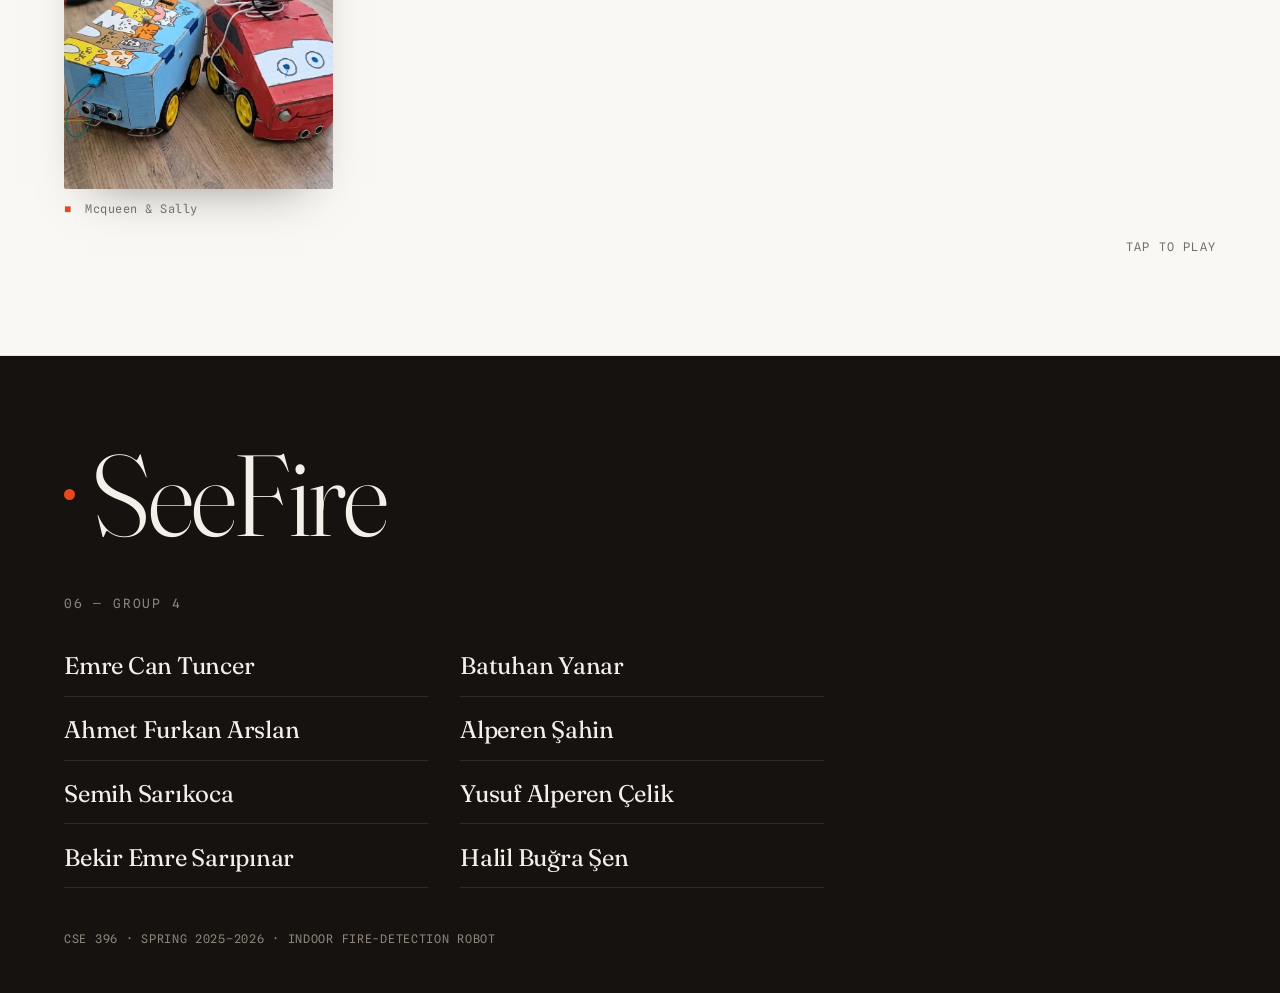
==== commit ae20d73a: "Add files via upload Sally" ====
--- a/portfolio_site/index.html
+++ b/portfolio_site/index.html
@@ -233,6 +233,10 @@
         <video src="temp-test.mp4" muted loop playsinline preload="metadata"></video>
         <figcaption><span class="mono">▶</span> Heat detect · MLX90614</figcaption>
       </figure>
+      <figure class="film reveal" style="--d:.32s">
+        <img src="mcq_sally.jpeg" alt="Mcqueen & Sally" style="width:100%; display:block; border-radius:2px; aspect-ratio:4/5; object-fit:cover; box-shadow:0 24px 48px -30px rgba(22,18,15,.5);" />
+        <figcaption><span class="mono">■</span> Mcqueen & Sally</figcaption>
+      </figure>
     </div>
     <p class="hint mono reveal">tap to play</p>
   </section>
